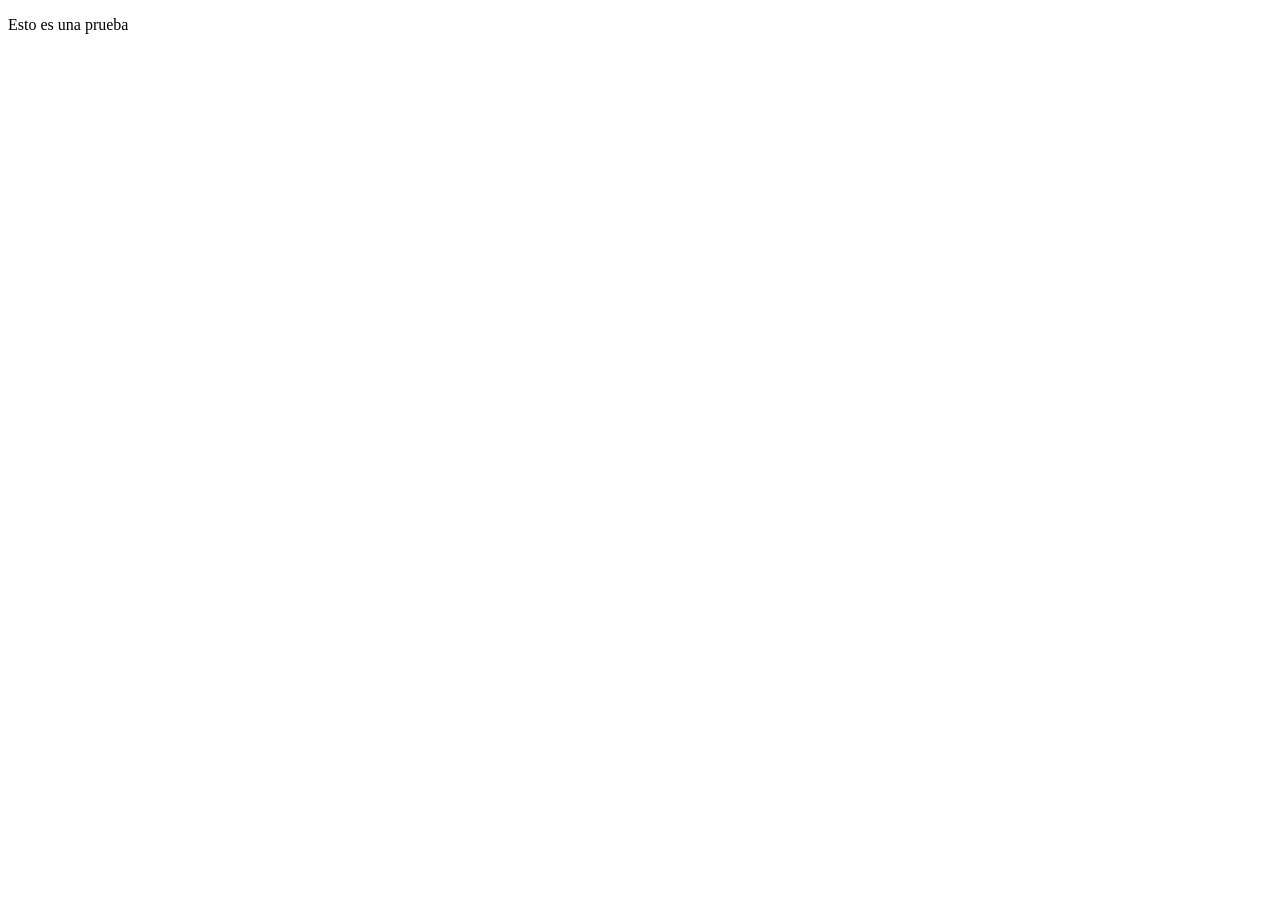
==== index.html @ b2612bf3 "prueba" ====
<!DOCTYPE html>
<html lang="en">
<head>
    <meta charset="UTF-8">
    <meta name="viewport" content="width=device-width, initial-scale=1.0">
    <title>Document</title>
</head>
<body>
    <p>Esto es una prueba</p>
</body>
</html>
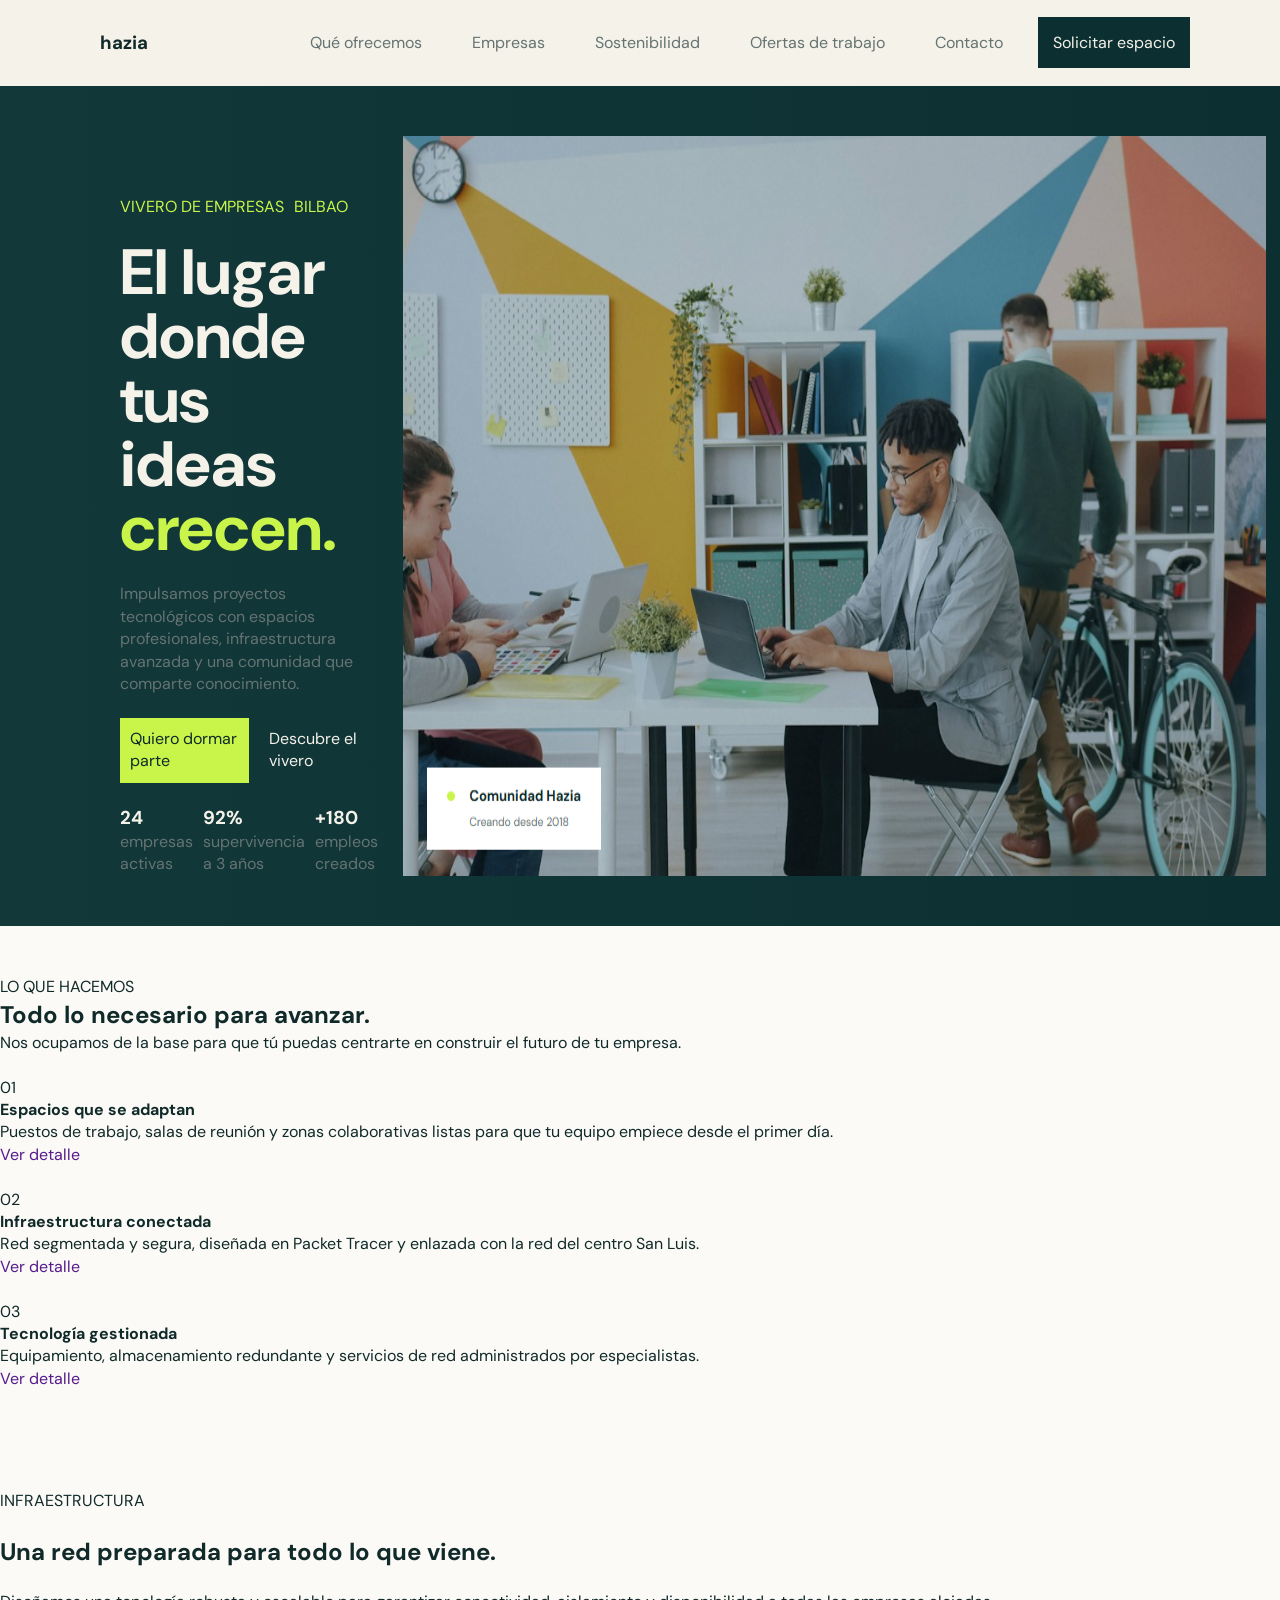
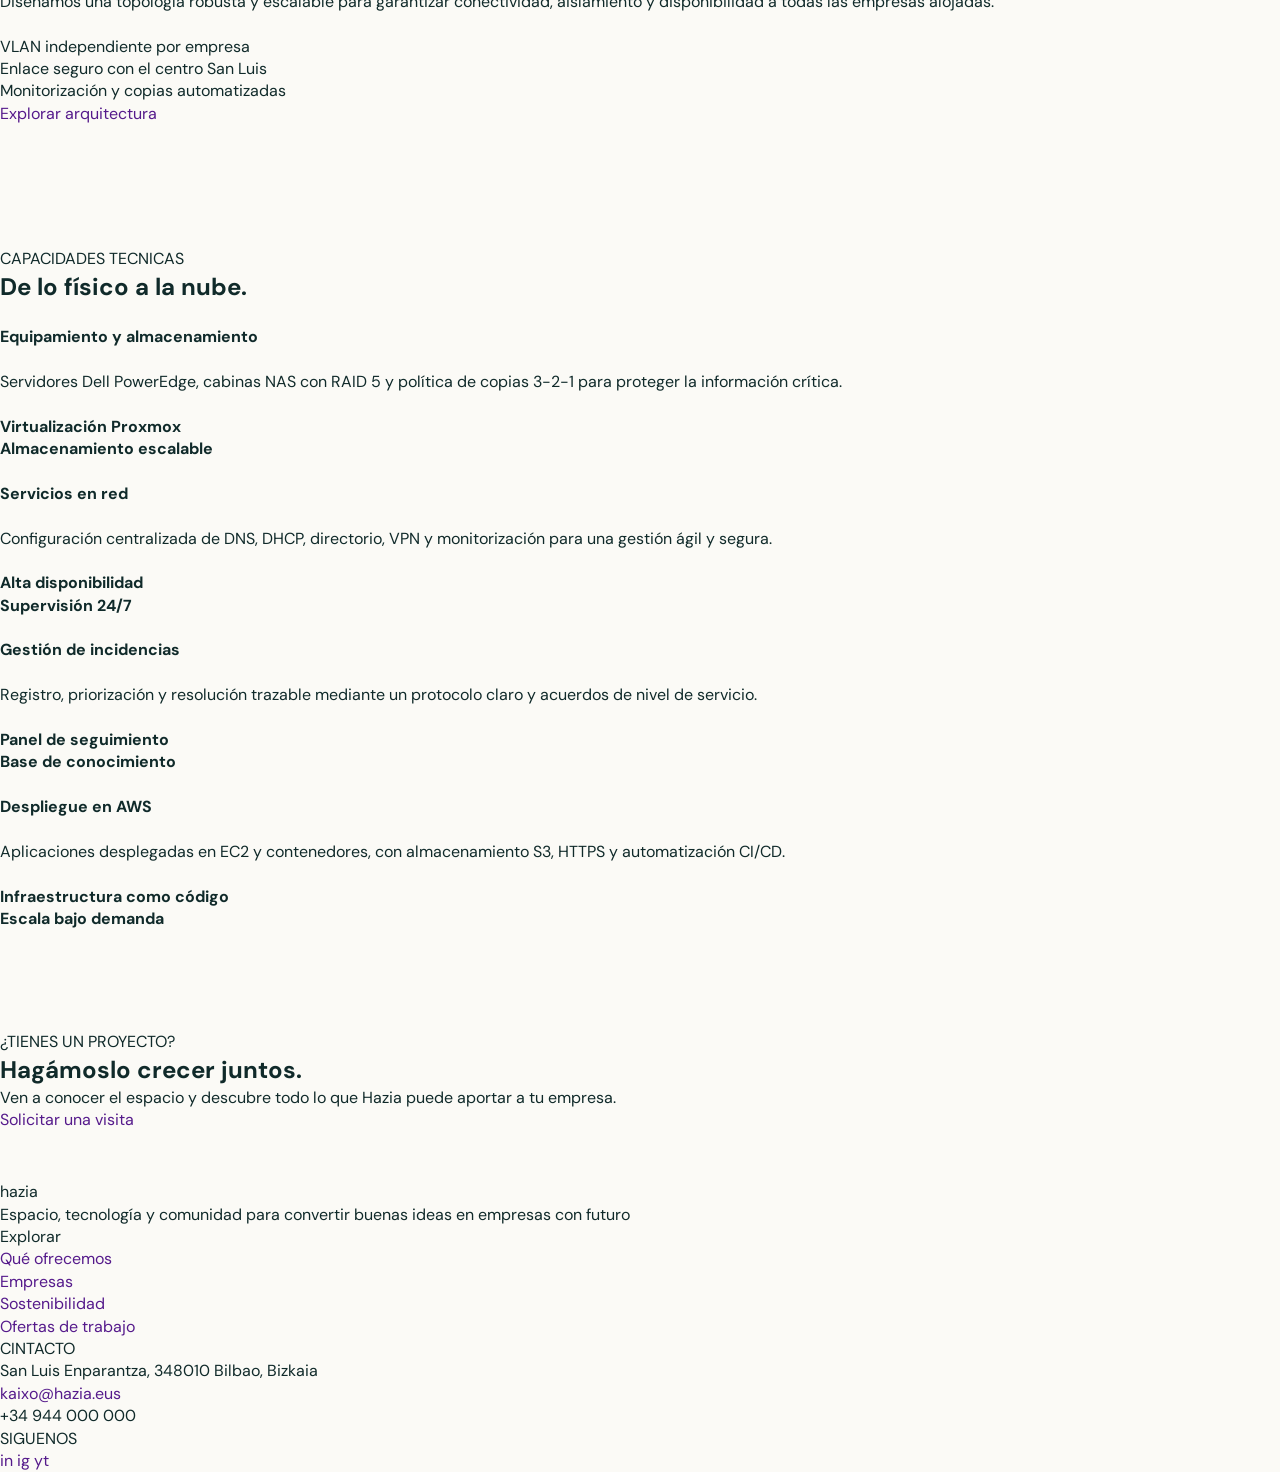
==== commit cd263322: "Primer HTML y CSS. Sin terminar" ====
--- a/index.html
+++ b/index.html
@@ -1,11 +1,207 @@
-<!DOCTYPE html>
-<html lang="en">
-<head>
-    <meta charset="UTF-8">
-    <meta name="viewport" content="width=device-width, initial-scale=1.0">
-    <title>Document</title>
-</head>
-<body>
-    <p>Esto es una prueba</p>
-</body>
+<!DOCTYPE html>
+<html lang="en">
+<head>
+    <meta charset="UTF-8">
+    <meta name="viewport" content="width=device-width, initial-scale=1.0">
+    <title>hazia</title>
+    <link rel="stylesheet" href="style.css">
+    <link rel="preconnect" href="https://fonts.googleapis.com">
+    <link rel="preconnect" href="https://fonts.gstatic.com" crossorigin>
+    <link href="https://fonts.googleapis.com/css2?family=DM+Sans:ital,opsz,wght@0,9..40,100..1000;1,9..40,100..1000&display=swap" rel="stylesheet">
+</head>
+<body>
+    <header>
+        <div>
+            <img src="" alt="">
+            <h3>hazia</h3>
+        </div>
+        <ul>
+            <li><a href="">Qué ofrecemos</a></li>
+            <li><a href="">Empresas</a></li>
+            <li><a href="">Sostenibilidad</a></li>
+            <li><a href="">Ofertas de trabajo</a></li>
+            <li><a href="">Contacto</a></li>
+            <li><a href="" class="especial">Solicitar espacio</a></li>
+        </ul>
+    </header>
+    <main> 
+        <section class="section1">
+            <article>
+                <div class="display">
+                    <p class="verde">VIVERO DE EMPRESAS</p>
+                    <p class="verde">BILBAO</p>
+                </div>
+                <br>
+                <h1>El lugar donde tus ideas <span class="verde">crecen.</span></h1>
+                <br>
+                <p>Impulsamos proyectos tecnológicos con espacios profesionales, infraestructura avanzada y una comunidad que comparte conocimiento.</p>
+                <br>
+                <div class="display">
+                    <a href="" class="enlace1">Quiero dormar parte</a>
+                    <a href="" class="enlace2">Descubre el vivero</a>
+                </div>
+                <br>
+                <div class="display">
+                    <div>
+                        <h3>24</h3>
+                        <p>empresas activas</p>
+                    </div>
+                    <div>
+                        <h3>92%</h3>
+                        <p>supervivencia a 3 años</p>
+                    </div>
+                    <div>
+                        <h3>+180</h3>
+                        <p>empleos creados</p>
+                    </div>
+                </div>
+            </article>
+            <img src="Captura1.png" alt="Foto">
+        </section>
+        <section class="section2">
+            <p>LO QUE HACEMOS</p>
+            <div>
+                <h2>Todo lo necesario para avanzar.</h2>
+                <p>Nos ocupamos de la base para que tú puedas centrarte en construir el futuro de tu empresa.</p>
+            </div>
+            <div>
+                <article>
+                    <div>
+                        <img src="" alt="">
+                        <p>01</p>
+                    </div>
+                    <h4>Espacios que se adaptan</h4>
+                    <p>Puestos de trabajo, salas de reunión y zonas colaborativas listas para que tu equipo empiece desde el primer día.</p>
+                    <a href="">Ver detalle</a>
+                </article>
+                <article class="borde">
+                    <div>
+                        <img src="" alt="">
+                        <p>02</p>
+                    </div>
+                    <h4>Infraestructura conectada</h4>
+                    <p>Red segmentada y segura, diseñada en Packet Tracer y enlazada con la red del centro San Luis.</p>
+                    <a href="">Ver detalle</a>
+                </article>
+                <article>
+                    <div>
+                        <img src="" alt="">
+                        <p>03</p>
+                    </div>
+                    <h4>Tecnología gestionada</h4>
+                    <p>Equipamiento, almacenamiento redundante y servicios de red administrados por especialistas.</p>
+                    <a href="">Ver detalle</a>
+                </article>
+            </div>
+        </section>
+        <section class="section3">
+            <article>
+                <p>INFRAESTRUCTURA</p>
+                <br>
+                <h2>Una red preparada para todo lo que viene.</h2>
+                <br>
+                <p>Diseñamos una topología robusta y escalable para garantizar conectividad, aislamiento y disponibilidad a todas las empresas alojadas.</p>
+                <br>
+                <ul>
+                    <li><p>VLAN independiente por empresa</p></li>
+                    <li><p>Enlace seguro con el centro San Luis</p></li>
+                    <li><p>Monitorización y copias automatizadas</p></li>
+                </ul>
+                <a href="">Explorar arquitectura</a>
+            </article>
+            <img src="" alt="">
+        </section>
+        <section class="section4">
+            <p>CAPACIDADES TECNICAS</p>
+            <div>
+                <h2>De lo físico a la nube.</h2>
+                <p></p>
+            </div>
+            <article>
+                <div>
+                    <img src="" alt="">
+                    <h4>Equipamiento y almacenamiento</h4>
+                    <br>
+                    <p>Servidores Dell PowerEdge, cabinas NAS con RAID 5 y política de copias 3-2-1 para proteger la información crítica.</p>
+                    <br>
+                    <ul>
+                        <li><p><b>Virtualización Proxmox</b></p></li>
+                        <li><p><b>Almacenamiento escalable</b></p></li>
+                    </ul>
+                </div>
+                <div>
+                    <img src="" alt="">
+                    <h4>Servicios en red</h4>
+                    <br>
+                    <p>Configuración centralizada de DNS, DHCP, directorio, VPN y monitorización para una gestión ágil y segura.</p>
+                    <br>
+                    <ul>
+                        <li><p><b>Alta disponibilidad</b></p></li>
+                        <li><p><b>Supervisión 24/7</b></p></li>
+                    </ul>
+                </div>
+                <div>
+                    <img src="" alt="">
+                    <h4>Gestión de incidencias</h4>
+                    <br>
+                    <p>Registro, priorización y resolución trazable mediante un protocolo claro y acuerdos de nivel de servicio.</p>
+                    <br>
+                    <ul>
+                        <li><p><b>Panel de seguimiento</b></p></li>
+                        <li><p><b>Base de conocimiento</b></p></li>
+                    </ul>
+                </div>
+                <div>
+                    <img src="" alt="">
+                    <h4>Despliegue en AWS</h4>
+                    <br>
+                    <p>Aplicaciones desplegadas en EC2 y contenedores, con almacenamiento S3, HTTPS y automatización CI/CD.</p>
+                    <br>
+                    <ul>
+                        <li><p><b>Infraestructura como código</b></p></li>
+                        <li><p><b>Escala bajo demanda</b></p></li>
+                    </ul>
+                </div>
+            </article>
+        </section>
+        <section class="section5">
+            <article>
+                <p>¿TIENES UN PROYECTO?</p>
+                <h2>Hagámoslo crecer juntos.</h2>
+                <p>Ven a conocer el espacio y descubre todo lo que Hazia puede aportar a tu empresa.</p>
+            </article>
+            <a href="">Solicitar una visita</a>
+
+        </section>
+    </main>
+    <footer>
+        <article>
+            <p>hazia</p>
+            <p>Espacio, tecnología y comunidad para convertir buenas ideas en empresas con futuro</p>
+        </article>
+        <article>
+            <p>Explorar</p>
+            <ul>
+                <li><a href="">Qué ofrecemos</a></li>
+                <li><a href="">Empresas</a></li>
+                <li><a href="">Sostenibilidad</a></li>
+                <li><a href="">Ofertas de trabajo</a></li>
+            </ul>
+        </article>
+        <article>
+            <p>CINTACTO</p>
+            <ul>
+                <li><p>San Luis Enparantza, 348010 Bilbao, Bizkaia</p></li>
+                <li><a href="">kaixo@hazia.eus</a></li>
+                <li><p>+34 944 000 000</p></li>
+            </ul>
+        </article>
+        <article>
+            <p>SIGUENOS</p>
+            <a href="">in</a>
+            <a href="">ig</a>
+            <a href="">yt</a>
+        </article>
+    </footer>
+</body>
 </html>
--- a/style.css
+++ b/style.css
@@ -0,0 +1,95 @@
+:root{
+    --texto: #102A2A;
+    --verde: #12383A;
+    --verdeoscuro: #0C3032;
+    --verdeclarito: #C9F54A;
+    --naranja: #FF7047;
+    --crema: #F4F2E9;
+    --fondo: #FBFAF6;
+    --textosecundario: #657372;
+    --bordes: #D8DED8;
+}
+*{
+    margin: 0;
+    padding: 0;
+}
+body{
+    background-color: var(--fondo);
+    font-family: "DM Sans", sans-serif;
+    line-height: 1.4;
+    color: var(--texto);
+}
+ul{
+    list-style: none;
+}
+a{
+    text-decoration: none;
+}
+section{
+    padding: 50px 0;
+}
+.verde{
+    color: var(--verdeclarito);
+}
+h1{
+    font-size: 4rem;
+    line-height: 1;
+}
+header{
+    padding: 20px 90px;
+    padding-top: 30px;
+    padding-bottom: 30px;
+    align-items: center;
+    display: flex;
+    justify-content: space-between;
+    background-color: var(--crema);
+}
+header div{
+    display: flex;
+    gap: 10px;
+}
+header ul{
+    display: flex;
+    gap: 20px;
+}
+header ul a{
+    color: var(--textosecundario);
+    padding: 15px;
+}
+header ul a.especial{
+    color: var(--crema);
+    background-color: var(--verdeoscuro);
+}
+
+
+.section1{
+    display: flex;
+    gap: 25px;
+    background: linear-gradient(to right, var(--verde), var(--verdeoscuro));   
+    color: var(--crema);
+    padding: 50px 50px;
+}
+.section1 div.display{
+    display: flex;
+    gap: 10px;
+}
+.section1 article{
+    padding-top: 60px;
+    padding-left: 70px;
+}
+.section1 p{
+    color: var(--textosecundario);
+}
+p.verde{
+    color: var(--verdeclarito);
+}
+.section1 a{
+    padding: 10px;    
+}
+.section1 .enlace1{
+    background-color: var(--verdeclarito);
+    color: var(--texto);
+}
+.section1 .enlace2{
+    color: var(--crema);
+}
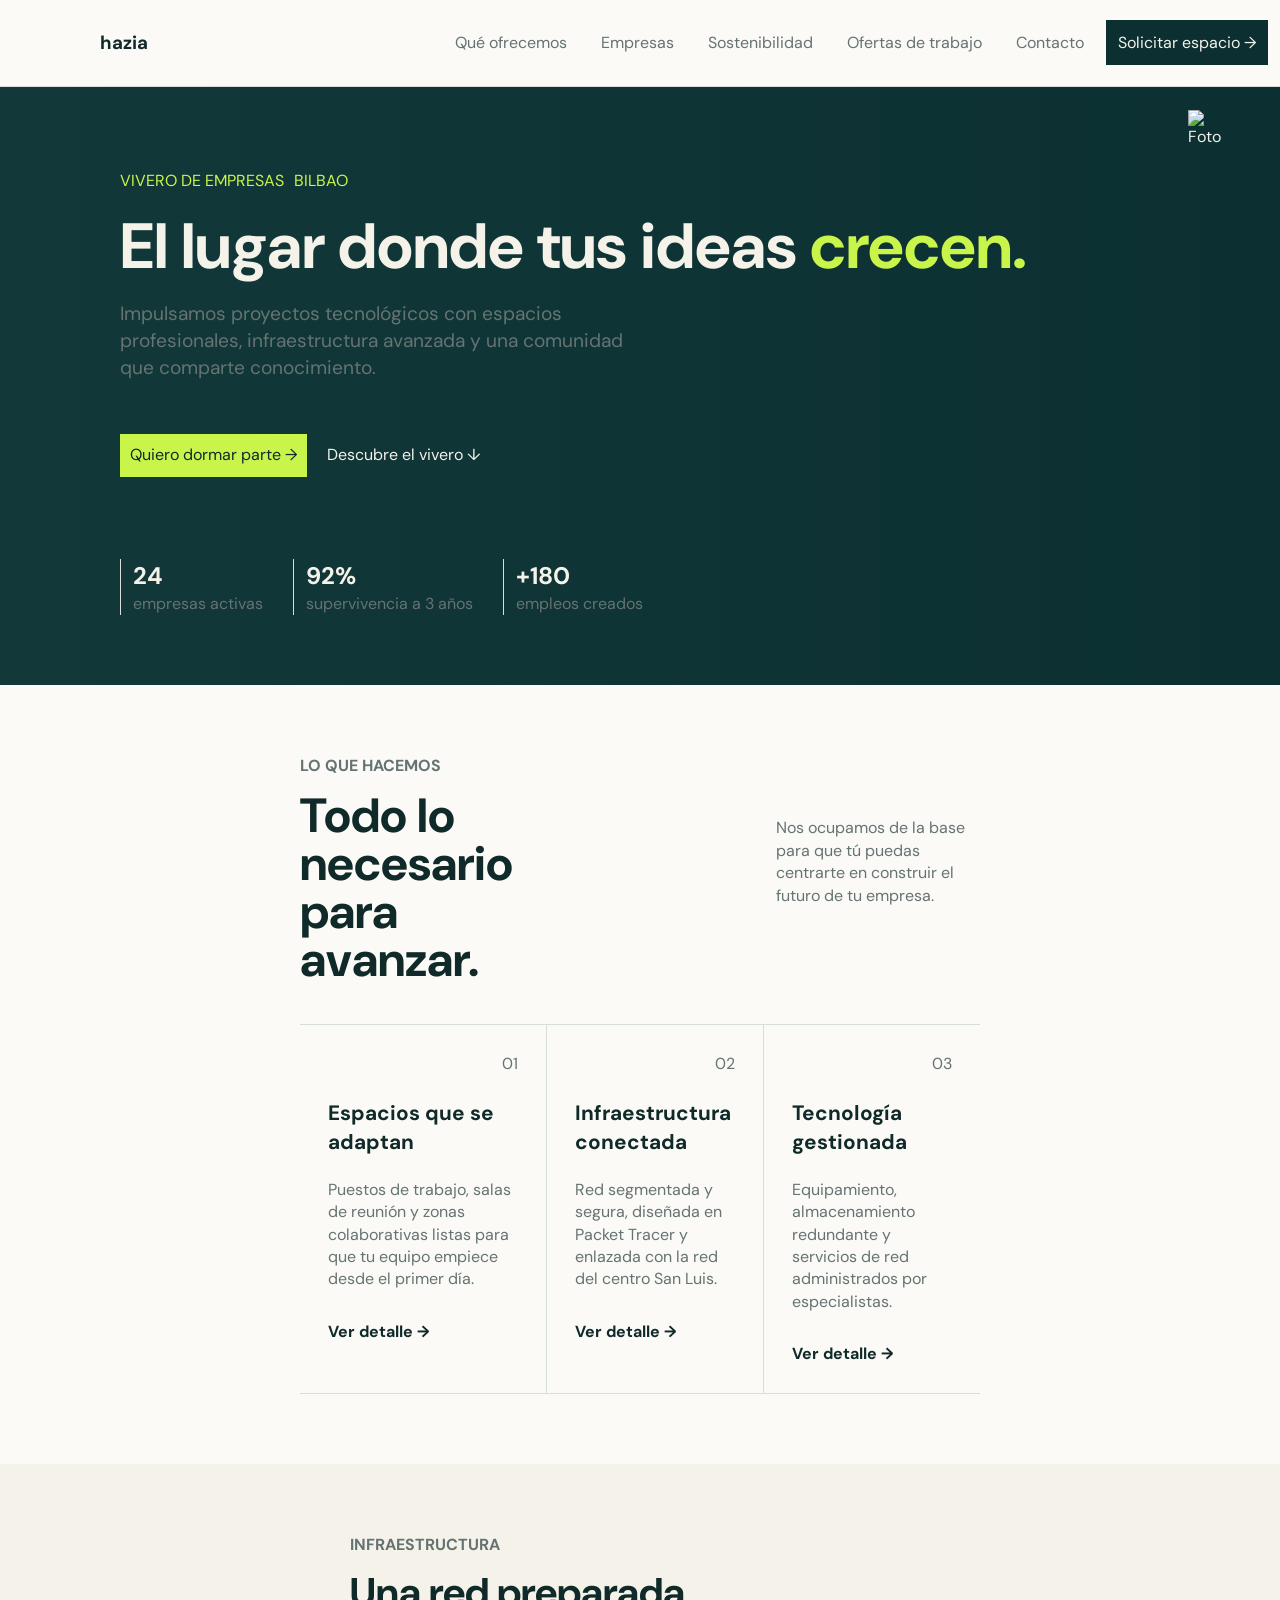
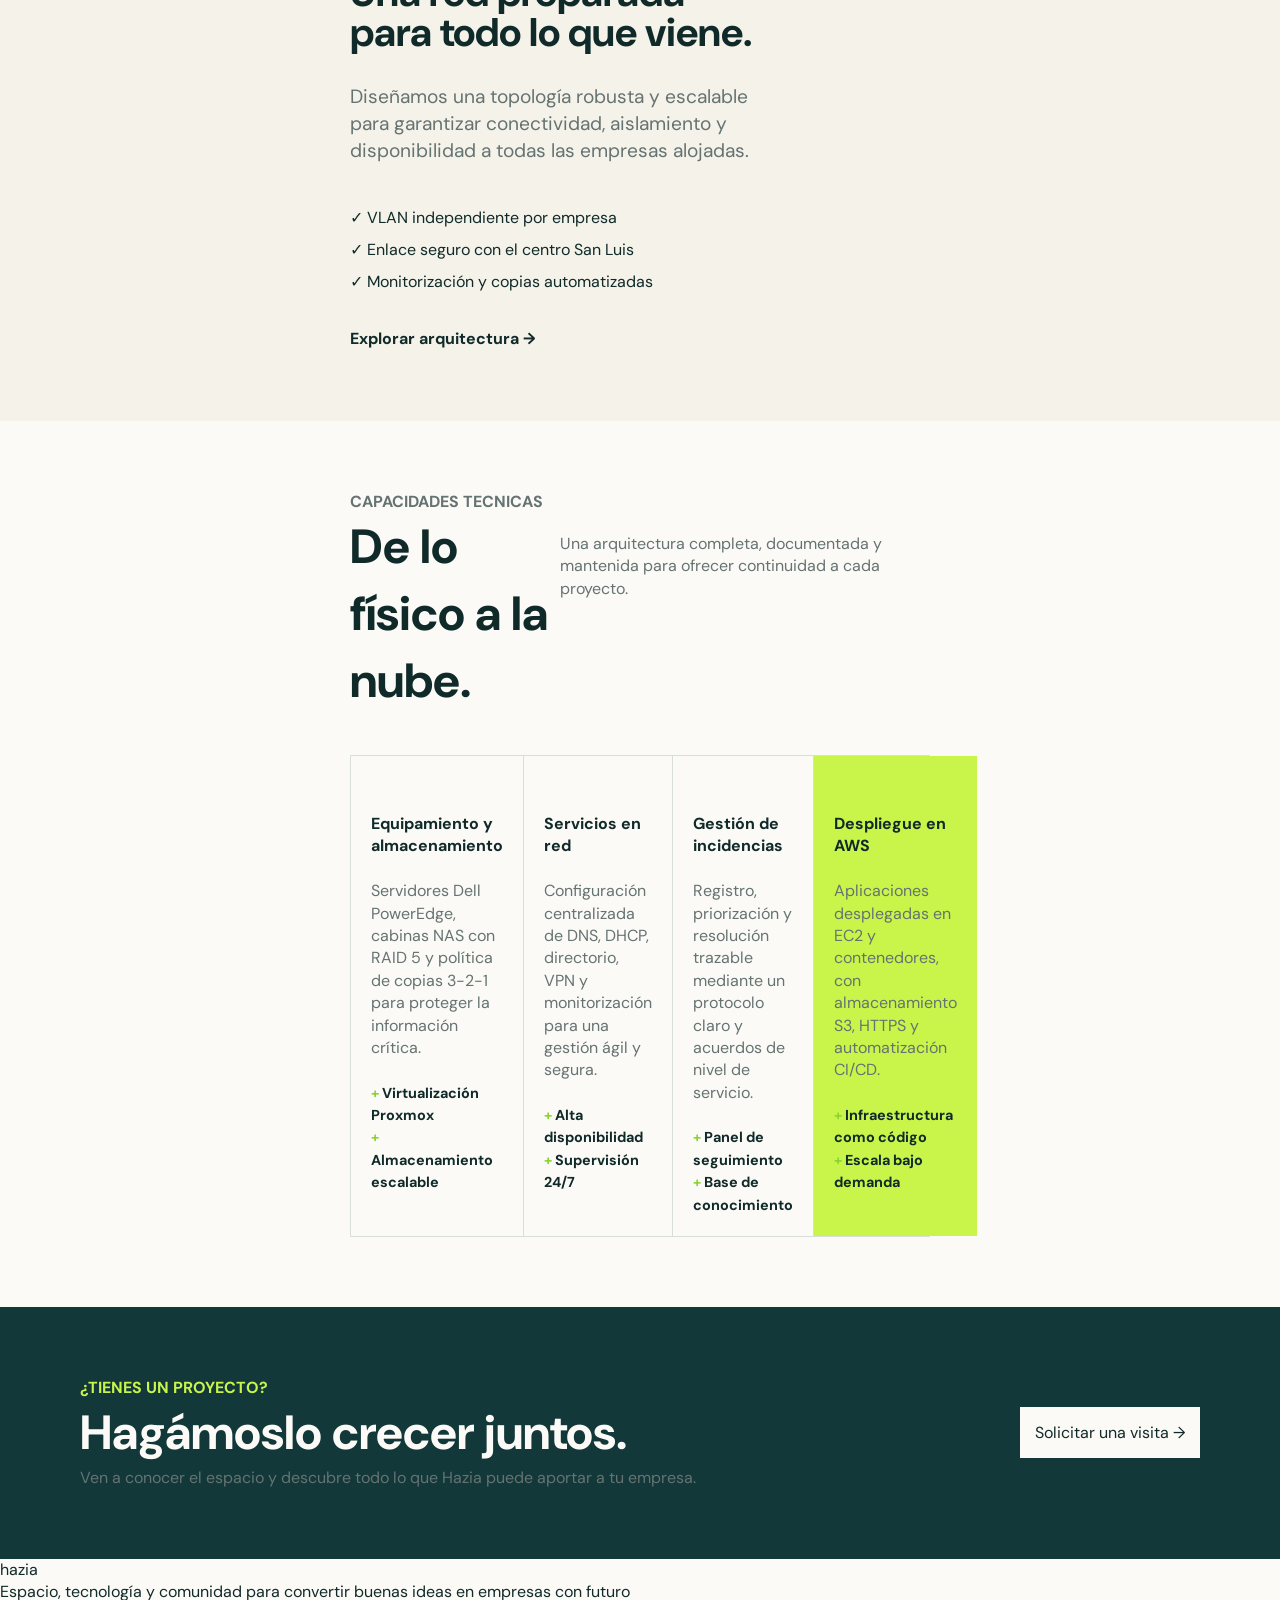
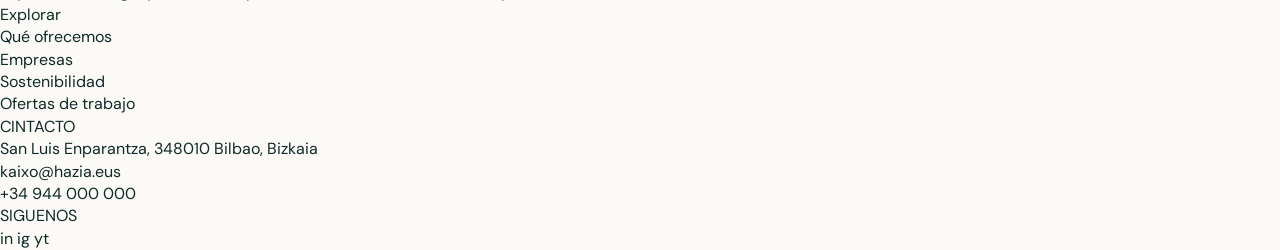
==== commit 8b1734d5: "HTML sin acabar." ====
--- a/index.html
+++ b/index.html
@@ -16,12 +16,12 @@
             <h3>hazia</h3>
         </div>
         <ul>
-            <li><a href="">Qué ofrecemos</a></li>
-            <li><a href="">Empresas</a></li>
-            <li><a href="">Sostenibilidad</a></li>
-            <li><a href="">Ofertas de trabajo</a></li>
-            <li><a href="">Contacto</a></li>
-            <li><a href="" class="especial">Solicitar espacio</a></li>
+            <li><a href="" class="principal">Qué ofrecemos</a></li>
+            <li><a href="Empresas/index.html" class="principal">Empresas</a></li>
+            <li><a href="Sostenibilidad/index.html" class="principal">Sostenibilidad</a></li>
+            <li><a href="Ofertas/index.html" class="principal">Ofertas de trabajo</a></li>
+            <li><a href="Contacto/index.html" class="principal">Contacto</a></li>
+            <li><a href="" class="especial">Solicitar espacio &rarr;</a></li>
         </ul>
     </header>
     <main> 
@@ -34,14 +34,14 @@
                 <br>
                 <h1>El lugar donde tus ideas <span class="verde">crecen.</span></h1>
                 <br>
-                <p>Impulsamos proyectos tecnológicos con espacios profesionales, infraestructura avanzada y una comunidad que comparte conocimiento.</p>
-                <br>
-                <div class="display">
-                    <a href="" class="enlace1">Quiero dormar parte</a>
-                    <a href="" class="enlace2">Descubre el vivero</a>
-                </div>
-                <br>
-                <div class="display">
+                <p class="texto">Impulsamos proyectos tecnológicos con espacios profesionales, infraestructura avanzada y una comunidad que comparte conocimiento.</p>
+                <br>
+                <div class="display bajo">
+                    <a href="" class="enlace1">Quiero dormar parte &rarr;</a>
+                    <a href="" class="enlace2">Descubre el vivero &darr;</a>
+                </div>
+                <br>
+                <div class="display bajo borde">
                     <div>
                         <h3>24</h3>
                         <p>empresas activas</p>
@@ -56,124 +56,154 @@
                     </div>
                 </div>
             </article>
-            <img src="Captura1.png" alt="Foto">
+            <img src="Fotos/Captura1.png" alt="Foto">
         </section>
         <section class="section2">
-            <p>LO QUE HACEMOS</p>
-            <div>
+            <p><b class="colorsecundario">LO QUE HACEMOS</b></p>
+            <div class="display space">
                 <h2>Todo lo necesario para avanzar.</h2>
-                <p>Nos ocupamos de la base para que tú puedas centrarte en construir el futuro de tu empresa.</p>
-            </div>
-            <div>
+                <p class="colorsecundario bajar">Nos ocupamos de la base para que tú puedas centrarte en construir el futuro de tu empresa.</p>
+            </div>
+            <div class="display articulos">
                 <article>
-                    <div>
-                        <img src="" alt="">
-                        <p>01</p>
-                    </div>
+                    <div class="display space">
+                        <img src="Fotos/Captura2.png" alt="">
+                        <p class="colorsecundario">01</p>
+                    </div>
+                    <br>
                     <h4>Espacios que se adaptan</h4>
-                    <p>Puestos de trabajo, salas de reunión y zonas colaborativas listas para que tu equipo empiece desde el primer día.</p>
-                    <a href="">Ver detalle</a>
+                    <br>
+                    <p class="colorsecundario">Puestos de trabajo, salas de reunión y zonas colaborativas listas para que tu equipo empiece desde el primer día.</p>
+                    <div class="a">
+                        <a href="">Ver detalle &rarr;</a>
+                    </div>
                 </article>
                 <article class="borde">
-                    <div>
-                        <img src="" alt="">
-                        <p>02</p>
-                    </div>
+                    <div class="display space">
+                        <img src="Fotos/Captura3.png" alt="">
+                        <p class="colorsecundario">02</p>
+                    </div>
+                    <br>
                     <h4>Infraestructura conectada</h4>
-                    <p>Red segmentada y segura, diseñada en Packet Tracer y enlazada con la red del centro San Luis.</p>
-                    <a href="">Ver detalle</a>
+                    <br>
+                    <p class="colorsecundario">Red segmentada y segura, diseñada en Packet Tracer y enlazada con la red del centro San Luis.</p>
+                    <div class="a">
+                        <a href="">Ver detalle &rarr;</a>
+                    </div>
                 </article>
                 <article>
-                    <div>
-                        <img src="" alt="">
-                        <p>03</p>
-                    </div>
+                    <div class="display space">
+                        <img src="Fotos/Captura4.png" alt="">
+                        <p class="colorsecundario">03</p>
+                    </div>
+                    <br>
                     <h4>Tecnología gestionada</h4>
-                    <p>Equipamiento, almacenamiento redundante y servicios de red administrados por especialistas.</p>
-                    <a href="">Ver detalle</a>
+                    <br>
+                    <p class="colorsecundario">Equipamiento, almacenamiento redundante y servicios de red administrados por especialistas.</p>
+                    <div class="a">
+                        <a href="">Ver detalle &rarr;</a>
+                    </div>
                 </article>
             </div>
         </section>
-        <section class="section3">
+        <section class="section3 display">
             <article>
-                <p>INFRAESTRUCTURA</p>
-                <br>
+                <p><b class="colorsecundario">INFRAESTRUCTURA</b></p>
                 <h2>Una red preparada para todo lo que viene.</h2>
                 <br>
-                <p>Diseñamos una topología robusta y escalable para garantizar conectividad, aislamiento y disponibilidad a todas las empresas alojadas.</p>
+                <p class="colorsecundario texto1">Diseñamos una topología robusta y escalable para garantizar conectividad, aislamiento y disponibilidad a todas las empresas alojadas.</p>
                 <br>
                 <ul>
-                    <li><p>VLAN independiente por empresa</p></li>
-                    <li><p>Enlace seguro con el centro San Luis</p></li>
-                    <li><p>Monitorización y copias automatizadas</p></li>
+                    <li><p>&#x2713; VLAN independiente por empresa</p></li>
+                    <li><p>&#x2713; Enlace seguro con el centro San Luis</p></li>
+                    <li><p>	&#x2713; Monitorización y copias automatizadas</p></li>
                 </ul>
-                <a href="">Explorar arquitectura</a>
-            </article>
-            <img src="" alt="">
+                <div>
+                    <a href="">Explorar arquitectura &rarr;</a>
+                </div>
+            </article>
+            <img src="Fotos/Captura5.png" alt="">
         </section>
         <section class="section4">
-            <p>CAPACIDADES TECNICAS</p>
+            <p><b class="colorsecundario">CAPACIDADES TECNICAS</b></p>
+            <div class="display space">
+                <h2>De lo físico a la nube.</h2>
+                <p class="colorsecundario texto2">Una arquitectura completa, documentada y mantenida para ofrecer continuidad a cada proyecto.</p>
+            </div>
+            <article class="display">
+                <div class="bordes">
+                    <img src="Fotos/Captura6.png" alt="">
+                    <h4>Equipamiento y almacenamiento</h4>
+                    <br>
+                    <p class="colorsecundario">Servidores Dell PowerEdge, cabinas NAS con RAID 5 y política de copias 3-2-1 para proteger la información crítica.</p>
+                    <br>
+                    <ul>
+                        <li><p><b><span>+</span> Virtualización Proxmox</b></p></li>
+                        <li><p><b><span>+</span> Almacenamiento escalable</b></p></li>
+                    </ul>
+                </div>
+                <div class="bordes">
+                    <img src="Fotos/Captura7.png" alt="">
+                    <h4>Servicios en red</h4>
+                    <br>
+                    <p class="colorsecundario">Configuración centralizada de DNS, DHCP, directorio, VPN y monitorización para una gestión ágil y segura.</p>
+                    <br>
+                    <ul>
+                        <li><p><b><span>+</span> Alta disponibilidad</b></p></li>
+                        <li><p><b><span>+</span> Supervisión 24/7</b></p></li>
+                    </ul>
+                </div>
+                <div class="bordes">
+                    <img src="Fotos/Captura8.png" alt="">
+                    <h4>Gestión de incidencias</h4>
+                    <br>
+                    <p class="colorsecundario">Registro, priorización y resolución trazable mediante un protocolo claro y acuerdos de nivel de servicio.</p>
+                    <br>
+                    <ul>
+                        <li><p><b><span>+</span> Panel de seguimiento</b></p></li>
+                        <li><p><b><span>+</span> Base de conocimiento</b></p></li>
+                    </ul>
+                </div>
+                <div class="fondoverde">
+                    <img src="Fotos/Captura9.png" alt="">
+                    <h4>Despliegue en AWS</h4>
+                    <br>
+                    <p class="colorsecundario">Aplicaciones desplegadas en EC2 y contenedores, con almacenamiento S3, HTTPS y automatización CI/CD.</p>
+                    <br>
+                    <ul>
+                        <li><p><b><span>+</span> Infraestructura como código</b></p></li>
+                        <li><p><b><span>+</span> Escala bajo demanda</b></p></li>
+                    </ul>
+                </div>
+            </article>
+        </section>
+        
+        
+        
+
+
+
+
+        
+        
+        
+        <section class="section5 display space">
+            <article>
+                <p><b class="verde">¿TIENES UN PROYECTO?</b></p>
+                <h2>Hagámoslo crecer juntos.</h2>
+                <p class="colorsecundario">Ven a conocer el espacio y descubre todo lo que Hazia puede aportar a tu empresa.</p>
+            </article>
             <div>
-                <h2>De lo físico a la nube.</h2>
-                <p></p>
-            </div>
-            <article>
-                <div>
-                    <img src="" alt="">
-                    <h4>Equipamiento y almacenamiento</h4>
-                    <br>
-                    <p>Servidores Dell PowerEdge, cabinas NAS con RAID 5 y política de copias 3-2-1 para proteger la información crítica.</p>
-                    <br>
-                    <ul>
-                        <li><p><b>Virtualización Proxmox</b></p></li>
-                        <li><p><b>Almacenamiento escalable</b></p></li>
-                    </ul>
-                </div>
-                <div>
-                    <img src="" alt="">
-                    <h4>Servicios en red</h4>
-                    <br>
-                    <p>Configuración centralizada de DNS, DHCP, directorio, VPN y monitorización para una gestión ágil y segura.</p>
-                    <br>
-                    <ul>
-                        <li><p><b>Alta disponibilidad</b></p></li>
-                        <li><p><b>Supervisión 24/7</b></p></li>
-                    </ul>
-                </div>
-                <div>
-                    <img src="" alt="">
-                    <h4>Gestión de incidencias</h4>
-                    <br>
-                    <p>Registro, priorización y resolución trazable mediante un protocolo claro y acuerdos de nivel de servicio.</p>
-                    <br>
-                    <ul>
-                        <li><p><b>Panel de seguimiento</b></p></li>
-                        <li><p><b>Base de conocimiento</b></p></li>
-                    </ul>
-                </div>
-                <div>
-                    <img src="" alt="">
-                    <h4>Despliegue en AWS</h4>
-                    <br>
-                    <p>Aplicaciones desplegadas en EC2 y contenedores, con almacenamiento S3, HTTPS y automatización CI/CD.</p>
-                    <br>
-                    <ul>
-                        <li><p><b>Infraestructura como código</b></p></li>
-                        <li><p><b>Escala bajo demanda</b></p></li>
-                    </ul>
-                </div>
-            </article>
-        </section>
-        <section class="section5">
-            <article>
-                <p>¿TIENES UN PROYECTO?</p>
-                <h2>Hagámoslo crecer juntos.</h2>
-                <p>Ven a conocer el espacio y descubre todo lo que Hazia puede aportar a tu empresa.</p>
-            </article>
-            <a href="">Solicitar una visita</a>
-
+                <a href="">Solicitar una visita &rarr;</a>
+            </div>
         </section>
     </main>
+    
+    
+    
+    
+    
+    
     <footer>
         <article>
             <p>hazia</p>
--- a/style.css
+++ b/style.css
@@ -24,9 +24,10 @@
 }
 a{
     text-decoration: none;
+    color: var(--texto);
 }
 section{
-    padding: 50px 0;
+    padding: 70px 0;
 }
 .verde{
     color: var(--verdeclarito);
@@ -35,6 +36,16 @@
     font-size: 4rem;
     line-height: 1;
 }
+.colorsecundario{
+    color: var(--textosecundario);
+}
+.display{
+    display: flex;
+}
+.display.space{
+    justify-content: space-between;
+}
+
 header{
     padding: 20px 90px;
     padding-top: 30px;
@@ -42,7 +53,10 @@
     align-items: center;
     display: flex;
     justify-content: space-between;
-    background-color: var(--crema);
+    background-color: var(--fondo);
+    position: fixed;
+    width: 92%;
+    border-bottom: solid 1px var(--bordes);
 }
 header div{
     display: flex;
@@ -50,33 +64,65 @@
 }
 header ul{
     display: flex;
-    gap: 20px;
+    gap: 10px;
 }
 header ul a{
     color: var(--textosecundario);
-    padding: 15px;
-}
+    padding: 12px;
+    transition: color 0.2s;
+}
+header ul a.principal{
+    padding-bottom: 30px;
+}
+header ul a.principal:hover{
+    color: black;
+    border-bottom: solid 3px var(--verdeclarito);
+}
+
 header ul a.especial{
     color: var(--crema);
     background-color: var(--verdeoscuro);
-}
-
+    transition: color 0.2s;
+}
+header ul a.especial:hover{
+
+    background-color: #12383A;
+}
 
 .section1{
     display: flex;
     gap: 25px;
     background: linear-gradient(to right, var(--verde), var(--verdeoscuro));   
     color: var(--crema);
-    padding: 50px 50px;
+    padding: 70px 50px;
+    padding-top: 110px;
 }
 .section1 div.display{
     display: flex;
     gap: 10px;
+}
+.section1 .display.bajo{
+    margin-top: 30px;
+}
+.section1 .display.bajo.borde{
+    margin-top: 60px;
+}
+.section1 .display.bajo.borde div{
+    border-left: solid 1px var(--bordes);
+    padding-left: 12px;
+    padding-right: 20px;
+}
+.section1 .display.bajo.borde div h3{
+    font-size: 1.5rem;
 }
 .section1 article{
     padding-top: 60px;
     padding-left: 70px;
 }
+.section1 p.texto{
+    width: 50%;
+    font-size: 1.2rem;
+}
 .section1 p{
     color: var(--textosecundario);
 }
@@ -92,4 +138,130 @@
 }
 .section1 .enlace2{
     color: var(--crema);
+}
+
+
+
+
+
+.section2{
+    padding: 70px 300px;
+}
+.section2 h2{
+    font-size: 3rem;
+    line-height: 1;
+    width: 40%;
+    padding-top: 15px;
+}
+p.colorsecundario.bajar{
+    padding-top: 40px;
+    width: 30%;
+}
+div.display.articulos{
+    margin-top: 40px;
+    border-top: solid 1px var(--bordes);
+    border-bottom: solid 1px var(--bordes);
+}
+.section2 article.borde{
+    border-right: solid 1px var(--bordes);
+    border-left: solid 1px var(--bordes);
+}
+div.display.articulos article{
+    padding: 28px;
+}
+div.display.articulos article h4{
+    font-size: 1.3rem;
+}
+div.display.articulos article div.a{
+    padding-top: 30px;
+    font-weight: bold;
+}
+
+
+
+.section3{
+    background-color: var(--crema);
+    padding: 70px 350px;
+}
+.section3 h2{
+    padding-top: 15px;
+    font-size: 2.5rem;
+    line-height: 1;
+    width: 70%;
+}
+.section3 .texto1{
+    font-size: 1.2rem;
+    width: 75%;
+    padding-top: 10px;
+    padding-bottom: 15px;
+}
+.section3 ul li{
+    line-height: 2;
+}
+.section3 article div{
+    padding-top: 30px;
+}
+.section3 article div a{
+    font-weight: bold;
+}
+
+
+
+
+
+.section4{
+    padding: 70px 350px;
+}
+.section4 h2{
+    font-size: 3rem;
+    width: 70%;
+    padding-bottom: 40px;
+}
+.section4 p.colorsecundario.texto2{
+    padding-top: 20px;
+}
+.section4 img{
+    width: 60px;
+}
+.section4 article div{
+    padding: 20px;
+}
+.section4 div h4{
+    padding-top: 15px;
+}
+.section4 article{
+    border: solid 1px var(--bordes);
+}
+.section4 article .bordes{
+    border-right: solid 1px var(--bordes);
+}
+.section4 article div.fondoverde{
+    background-color: var(--verdeclarito);
+}
+.section4 article div ul li p b{
+    font-size: 0.9rem;
+}
+.section4 article div ul li p b span{
+    color: #89d433;
+}
+
+
+.section5{
+    background-color: var(--verde);
+    padding: 70px 80px;
+}
+.section5 h2{
+    color: var(--fondo);
+    font-size: 3rem;
+}
+.section5 div{
+    padding-top: 45px;
+}
+.section5 div a{
+    background-color: var(--fondo);
+    padding: 15px;
+    transition: color 0.2s;
+}
+.section5 div a:hover{
+    background-color: var(--verdeclarito);
 }
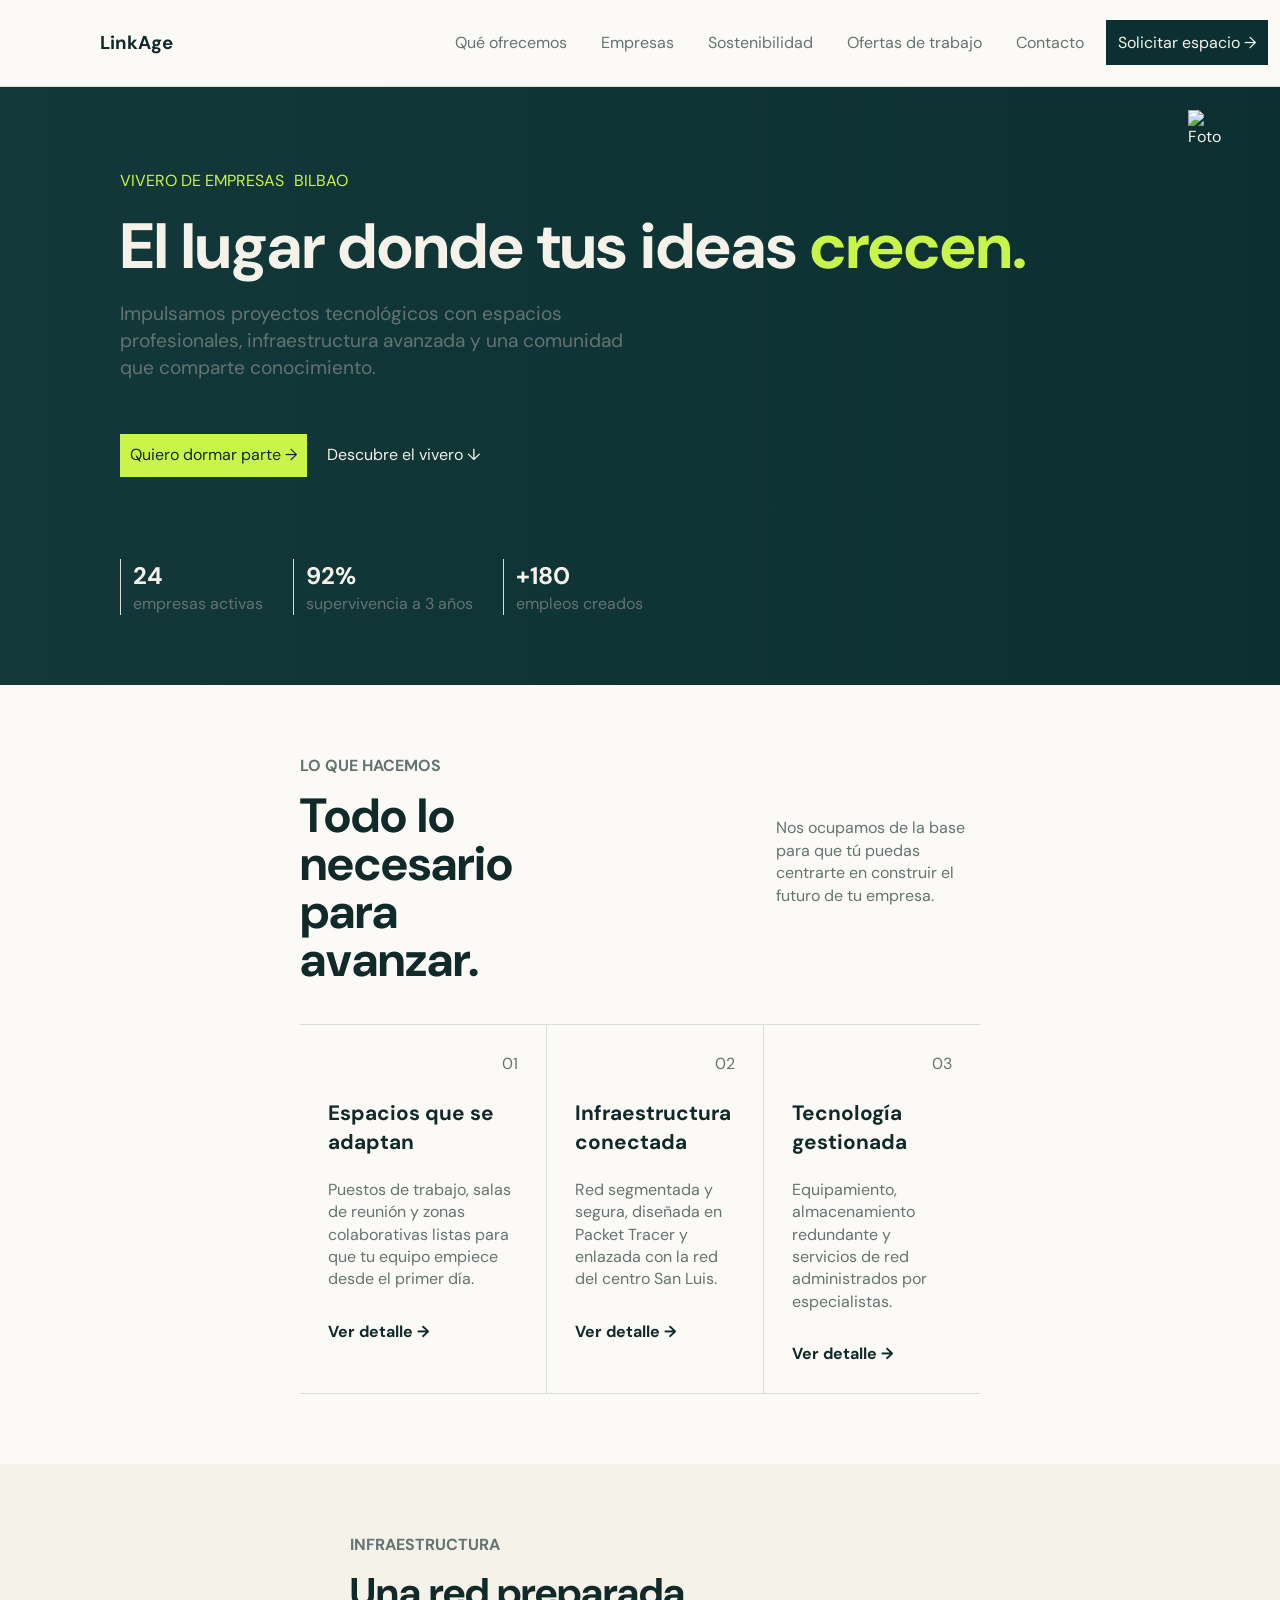
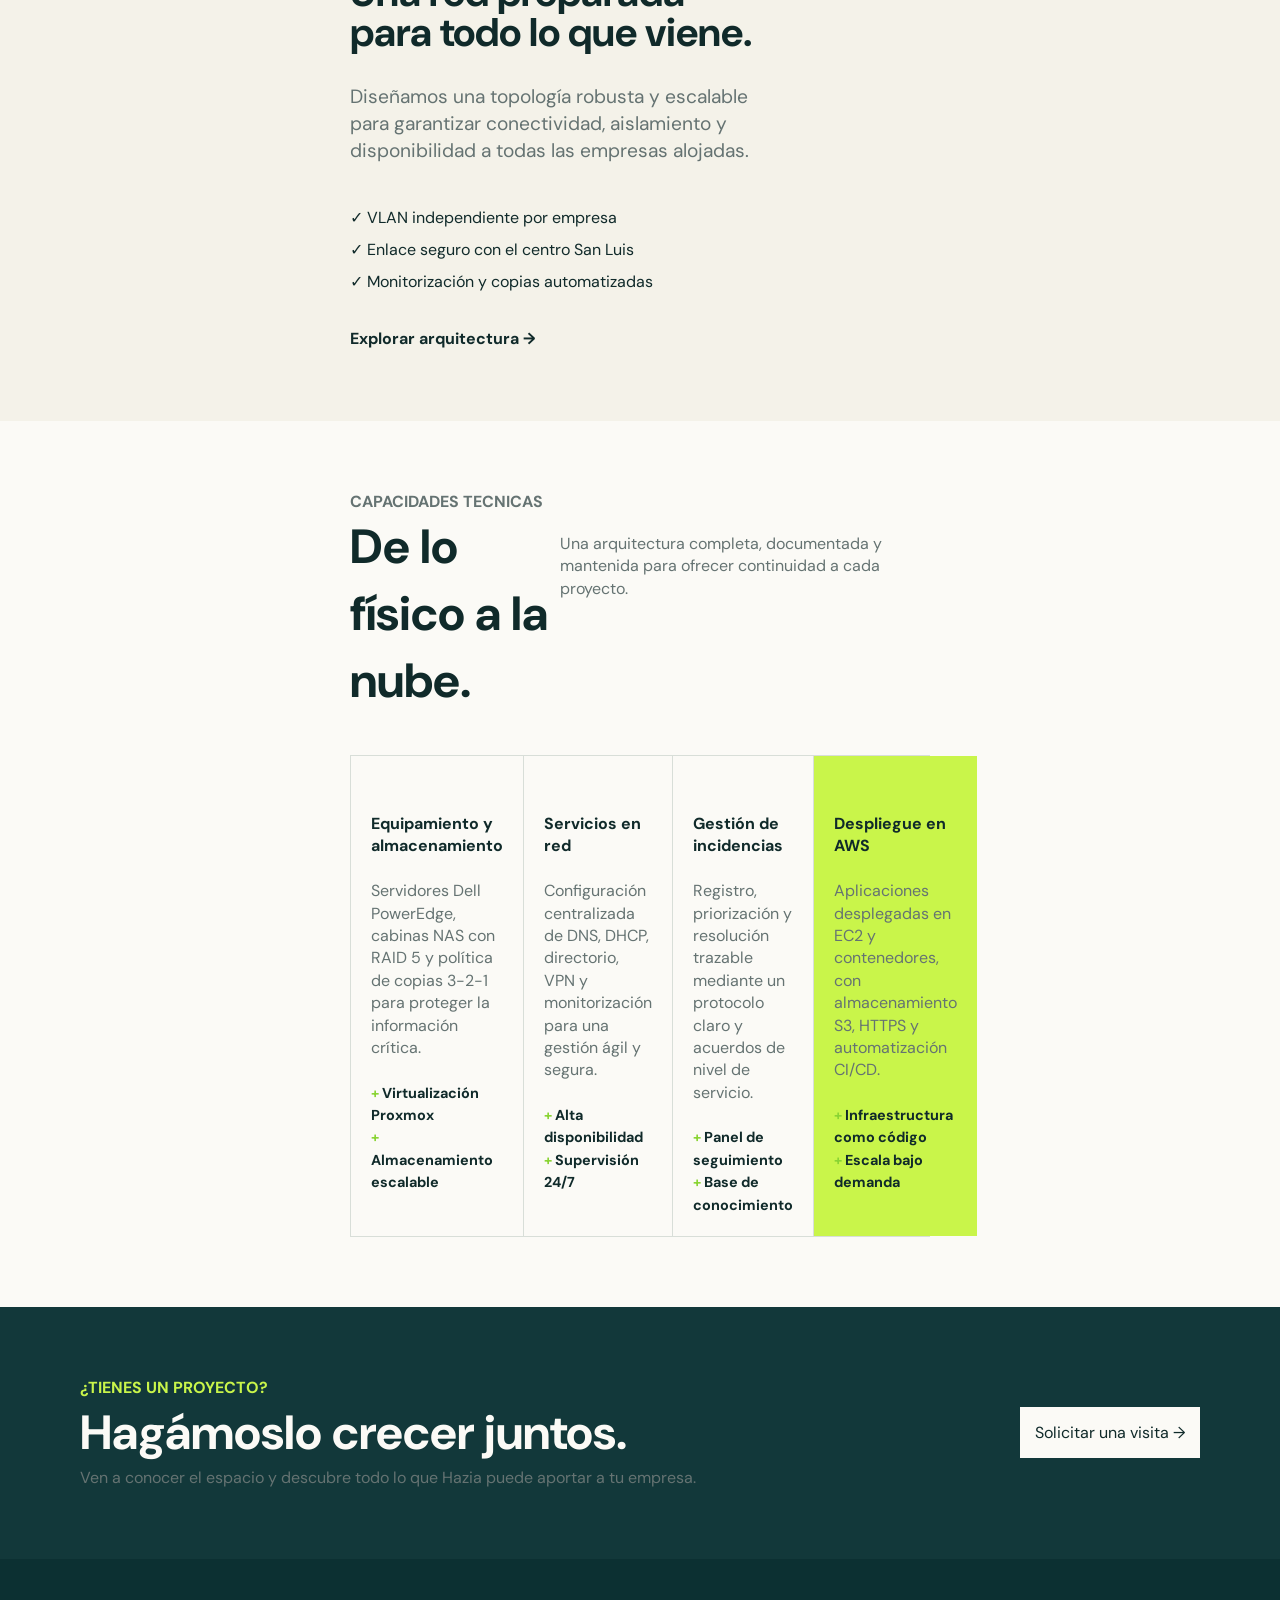
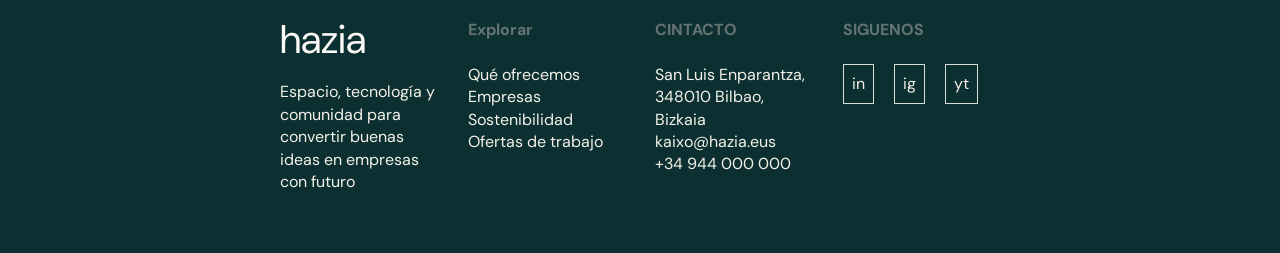
==== commit de2841f8: "Pagina Web sin acabar" ====
--- a/index.html
+++ b/index.html
@@ -13,14 +13,14 @@
     <header>
         <div>
             <img src="" alt="">
-            <h3>hazia</h3>
+            <h3>LinkAge</h3>
         </div>
         <ul>
-            <li><a href="" class="principal">Qué ofrecemos</a></li>
-            <li><a href="Empresas/index.html" class="principal">Empresas</a></li>
-            <li><a href="Sostenibilidad/index.html" class="principal">Sostenibilidad</a></li>
-            <li><a href="Ofertas/index.html" class="principal">Ofertas de trabajo</a></li>
-            <li><a href="Contacto/index.html" class="principal">Contacto</a></li>
+            <li><a href="index.html" class="principal">Qué ofrecemos</a></li>
+            <li><a href="empresas.html" class="principal">Empresas</a></li>
+            <li><a href="sostenibilidad.html" class="principal">Sostenibilidad</a></li>
+            <li><a href="ofertas.html" class="principal">Ofertas de trabajo</a></li>
+            <li><a href="contacto.html" class="principal">Contacto</a></li>
             <li><a href="" class="especial">Solicitar espacio &rarr;</a></li>
         </ul>
     </header>
@@ -177,17 +177,7 @@
                 </div>
             </article>
         </section>
-        
-        
-        
-
-
-
-
-        
-        
-        
-        <section class="section5 display space">
+        <section class="siempre display space">
             <article>
                 <p><b class="verde">¿TIENES UN PROYECTO?</b></p>
                 <h2>Hagámoslo crecer juntos.</h2>
@@ -198,19 +188,15 @@
             </div>
         </section>
     </main>
-    
-    
-    
-    
-    
-    
-    <footer>
-        <article>
-            <p>hazia</p>
+    <footer class="display">
+        <article>
+            <p class="color">hazia</p>
+            <br>
             <p>Espacio, tecnología y comunidad para convertir buenas ideas en empresas con futuro</p>
         </article>
         <article>
-            <p>Explorar</p>
+            <p><b class="colorespecial">Explorar</b></p>
+            <br>
             <ul>
                 <li><a href="">Qué ofrecemos</a></li>
                 <li><a href="">Empresas</a></li>
@@ -219,7 +205,8 @@
             </ul>
         </article>
         <article>
-            <p>CINTACTO</p>
+            <p><b class="colorespecial">CINTACTO</b></p>
+            <br>
             <ul>
                 <li><p>San Luis Enparantza, 348010 Bilbao, Bizkaia</p></li>
                 <li><a href="">kaixo@hazia.eus</a></li>
@@ -227,10 +214,13 @@
             </ul>
         </article>
         <article>
-            <p>SIGUENOS</p>
-            <a href="">in</a>
-            <a href="">ig</a>
-            <a href="">yt</a>
+            <p><b class="colorespecial">SIGUENOS</b></p>
+            <br>
+            <div class="display siguenos">
+                <a href="">in</a>
+                <a href="">ig</a>
+                <a href="">yt</a>
+            </div>
         </article>
     </footer>
 </body>
--- a/style.css
+++ b/style.css
@@ -45,7 +45,6 @@
 .display.space{
     justify-content: space-between;
 }
-
 header{
     padding: 20px 90px;
     padding-top: 30px;
@@ -88,7 +87,6 @@
 
     background-color: #12383A;
 }
-
 .section1{
     display: flex;
     gap: 25px;
@@ -139,11 +137,6 @@
 .section1 .enlace2{
     color: var(--crema);
 }
-
-
-
-
-
 .section2{
     padding: 70px 300px;
 }
@@ -176,9 +169,6 @@
     padding-top: 30px;
     font-weight: bold;
 }
-
-
-
 .section3{
     background-color: var(--crema);
     padding: 70px 350px;
@@ -204,11 +194,6 @@
 .section3 article div a{
     font-weight: bold;
 }
-
-
-
-
-
 .section4{
     padding: 70px 350px;
 }
@@ -244,24 +229,51 @@
 .section4 article div ul li p b span{
     color: #89d433;
 }
-
-
-.section5{
+.siempre{
     background-color: var(--verde);
     padding: 70px 80px;
 }
-.section5 h2{
+.siempre h2{
     color: var(--fondo);
     font-size: 3rem;
 }
-.section5 div{
+.siempre div{
     padding-top: 45px;
 }
-.section5 div a{
+.siempre div a{
     background-color: var(--fondo);
     padding: 15px;
     transition: color 0.2s;
 }
-.section5 div a:hover{
+.siempre div a:hover{
     background-color: var(--verdeclarito);
+}
+footer{
+    background-color: var(--verdeoscuro);
+    color: var(--crema);
+    align-content: center;
+    padding: 60px 280px;
+    gap: 30px;
+    font-size: 0.8;
+}
+footer article{
+    width: 25%;
+}
+footer a{
+    color: var(--crema);
+}
+footer .color{
+    color: var(--fondo);
+    font-size: 2.5rem;
+    line-height: 1;
+}
+footer .colorespecial{
+    color: var(--textosecundario);
+}
+footer .siguenos{
+    gap: 20px;
+}
+footer .siguenos a{
+    border: solid 1px var(--bordes);
+    padding: 8px;
 }
